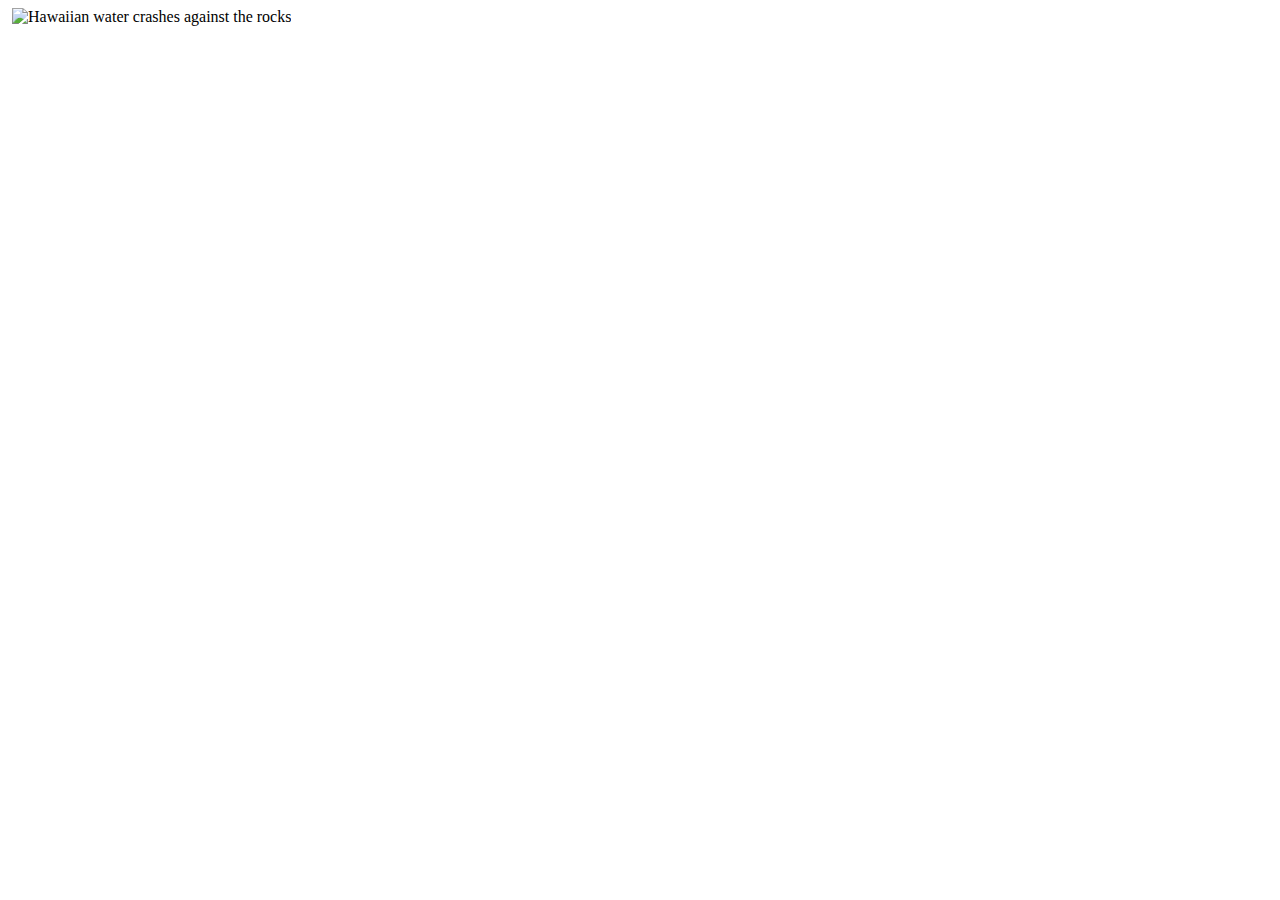
==== sea/index.html @ a857ffc5 "Create index.html" ====
<!DOCTYPE html>
<html lang="en"><head>
<meta http-equiv="content-type" content="text/html; charset=UTF-8">
<meta charset="UTF-8">
<title>CSS3 SVG水波纹动画特效 - A5源码</title>

<link rel="stylesheet" href="sea/style.css">

</head>
<body>

<svg width="0" height="0" xmlns="http://www.w3.org/2000/svg" xlink="http://www.w3.org/1999/xlink">
  <filter id="water">
    <feTurbulence type="fractalNoise" baseFrequency=".05 .05" numOctaves="1" result="noise1"></feTurbulence>
    <feColorMatrix in="noise1" type="hueRotate" values="0" result="noise2">
      <animate attributeName="values" from="0" to="360" dur="1s" repeatCount="indefinite">
    </animate></feColorMatrix>
    <feDisplacementMap xChannelSelector="R" yChannelSelector="G" scale="7" in="SourceGraphic" in2="noise2"></feDisplacementMap>
  </filter>
</svg>

<img src="sea/hawaii-water-small.jpg" alt="Hawaiian water crashes against the rocks">



</body></html>
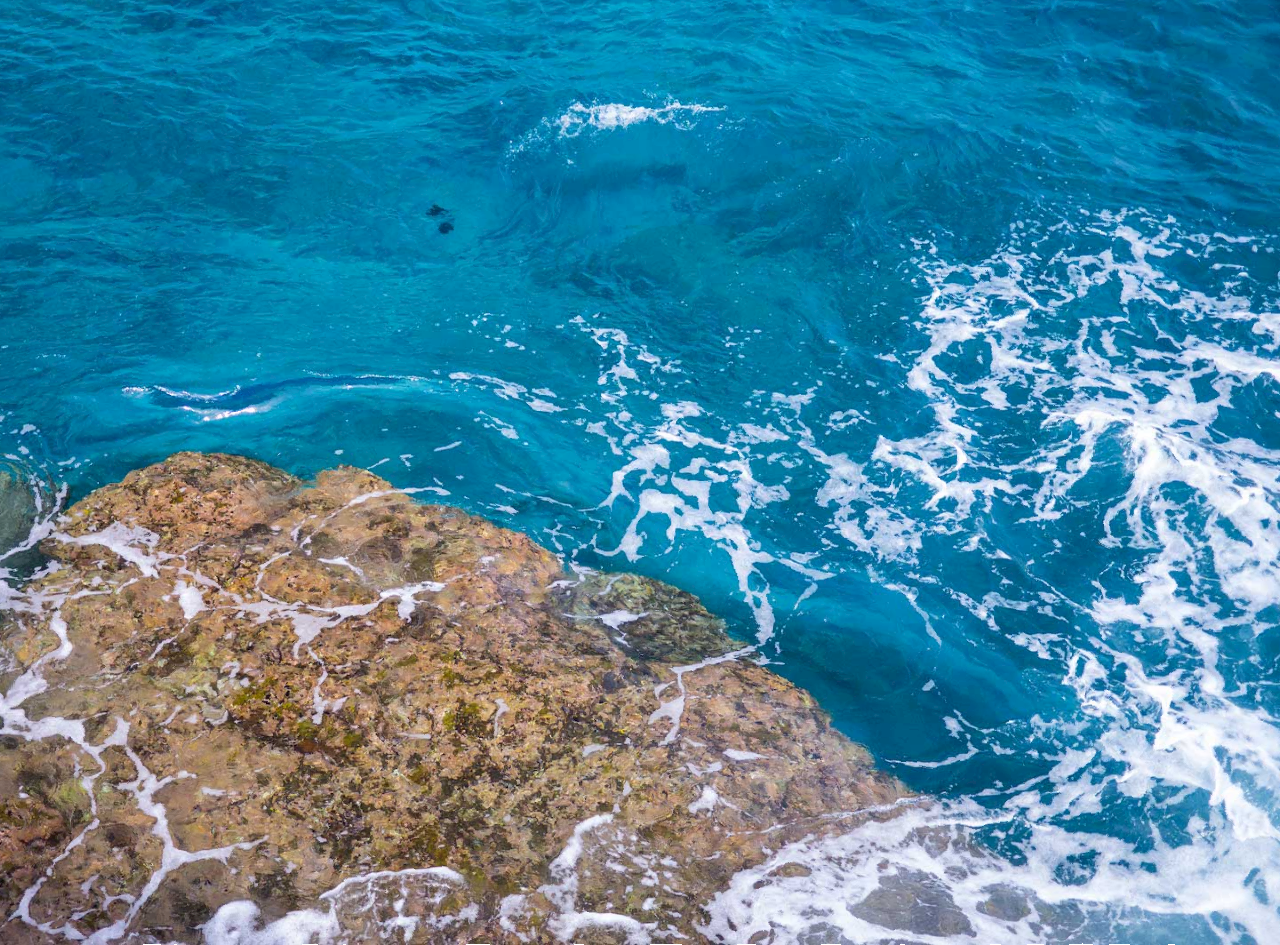
==== commit 65d5acdf: "Create index.html" ====
--- a/sea/index.html
+++ b/sea/index.html
@@ -2,9 +2,9 @@
 <html lang="en"><head>
 <meta http-equiv="content-type" content="text/html; charset=UTF-8">
 <meta charset="UTF-8">
-<title>CSS3 SVG水波纹动画特效 - A5源码</title>
+<title>水波纹动画 - hdd</title>
 
-<link rel="stylesheet" href="sea/style.css">
+<link rel="stylesheet" href="./sea/style.css">
 
 </head>
 <body>
@@ -19,7 +19,7 @@
   </filter>
 </svg>
 
-<img src="sea/hawaii-water-small.jpg" alt="Hawaiian water crashes against the rocks">
+<img src="./sea/hawaii-water-small.jpg" alt="Hawaiian water crashes against the rocks">
 
 
 
--- a/sea/sea/style.css
+++ b/sea/sea/style.css
@@ -0,0 +1,11 @@
+img {
+  width: 110vw;
+  height: 110vh;
+  position: absolute;
+  top: -5vh;
+  left: -5vw;
+  -o-object-fit: cover;
+     object-fit: cover;
+  -webkit-filter: url(#water);
+          filter: url(#water);
+}
